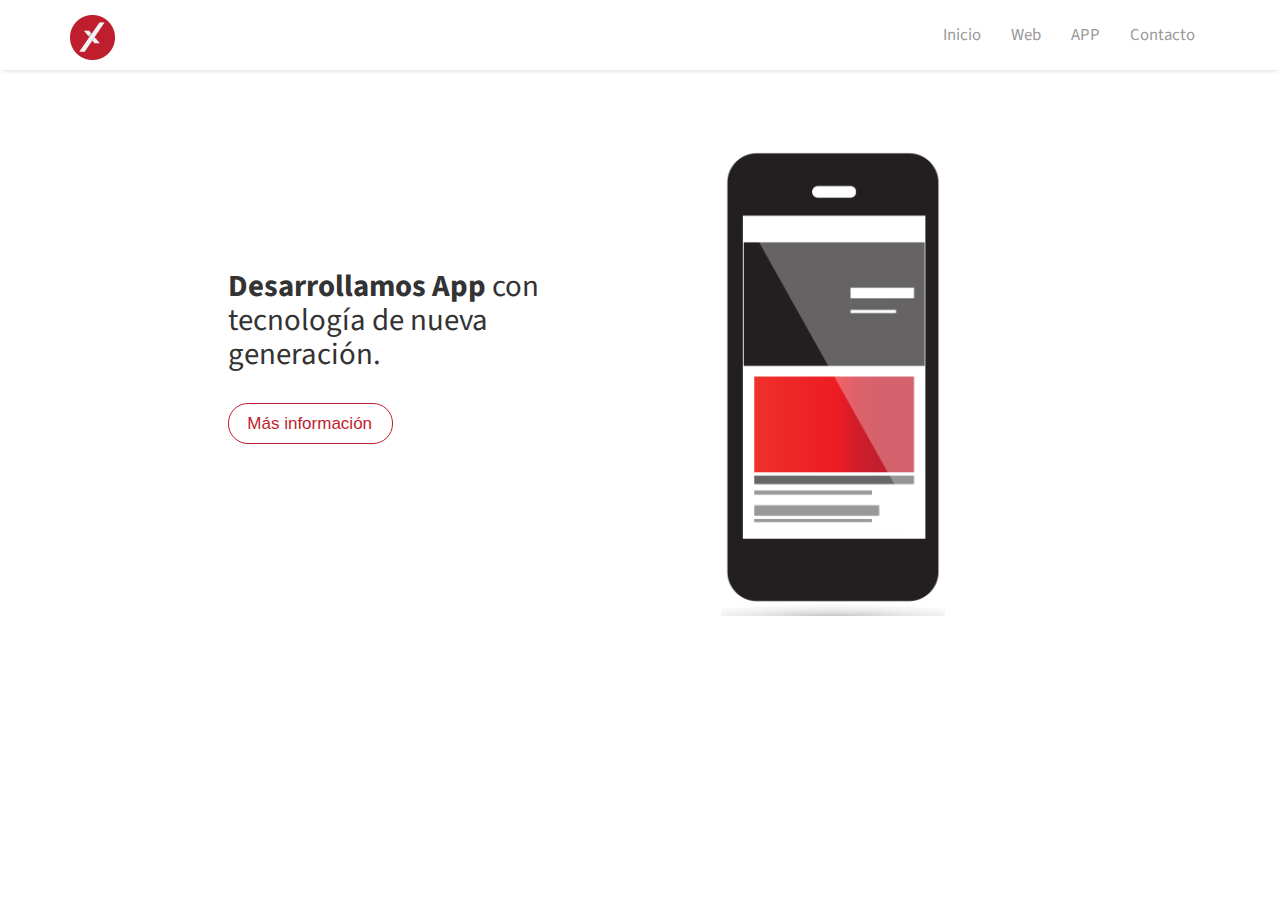
==== App.html @ 78668e9d "Cambios" ====
<!DOCTYPE html>
<html>

<head>
    <meta charset="utf-8">
    <meta name="viewport" content="width=device-width, initial-scale=1.0">
    <title>Landing Page</title>
    <link rel="stylesheet" href="assets/bootstrap/css/bootstrap.min.css">
    <link rel="stylesheet" href="assets/css/user.css">
    <link rel="stylesheet" href="assets/css/utilities/util.css">
    <link rel="stylesheet" href="assets/css/Google-Style-Login.css">
</head>

<body>
       <nav class="navbar navbar-max navbar-default ">
        <div class="container">
            <div class="navbar-header up">
                <a class="navbar-brand navbar-link" href="index.html">
                    <img src="assets/img/logoicon.png"></a>
                <button class="navbar-toggle collapsed" data-toggle="collapse" data-target="#navcol-1"><span class="sr-only">Toggle navigation</span><span class="icon-bar"></span><span class="icon-bar"></span><span class="icon-bar"></span></button>
            </div>
            <div class="collapse navbar-collapse" >
                <ul class="nav navbar-nav navbar-right">
                    <li class="menu" role="presentation"><a href="index.html">Inicio</a></li>
                    <li class="menu" role="presentation"><a href="Web.html">Web </a></li>
                    <li class="menu" role="presentation"><a href="App.html">APP</a></li>
                    <li class="menu" role="presentation"><a href="contact.html">Contacto </a></li>
                    
                </ul>
            </div>
        </div>
    </nav>
    <div clas="container">
        <div class="row flex-center">
            <div class="col-md-12 items">
                <div class="col-md-2"></div>
                 <div class="col-md-4">

                    <h2 class=" title-primary"> <span>Desarrollamos App</span> con <br>tecnología de nueva generación.</h2>
                    <div class="m-t-mx">
                         <a class="botonone " role="presentation" href="infoApp.html"> Más información</a>
                    </div>
                </div>
                
                <div class=" col-md-6">
                    <div class="col-md-1 "></div>
                     
                         <div class="col-md-5">
                            <img class="img-responsive margin-emer" src="assets/img/cel.png" alt="">                     
                     </div>
                 </div>

             </div>
         </div>
     </div>
       
    
    
    <script src="assets/js/jquery.min.js"></script>
    <script src="assets/bootstrap/js/bootstrap.min.js"></script>
</body>

</html>
---- assets/css/user.css ----
.navbar {
    margin-bottom: 0;
    border: none;
}

.navbar-brand .glyphicon {
    margin-right: 6px;
}
.title-primary2 {
    font-size: 1.9em;
}
.title-primary2 span {
    font-weight: bold;
}
.title-primary {
    font-size: 2.2em;
}

.title-primary span {
    font-weight: bold;
}

.title-tree{
    font-size: 20px;

}

.title-tree span{
     font-weight: bold;
     font-size: 30px;

}

.title-tree p{
    margin-top: 20px;
    margin-right: 20px;
    font-size: 15px;
}

.navbar-max{
    box-shadow: 0 2px 5px -2px rgba(0,0,0,.20);
    background-color: white !important;

}

.navbar li a{
    font-size: 1.2em;
}

.web-container {
    justify-content: space-around;
    align-items: center;
    height: calc(100vh - 70px);
}

.title-width{
        width: 50%;
}

.center-vh {
    height: calc(100vh - 70px);
    align-items: center;
}

.back{
    background-color: #bf1e2e;
    height: calc(100vh - 87px);
    
}

.back2{
    background-color: #939598;
    height: calc(100vh - 648px);
    border-top: 10px solid #bf1e2e;
    margin-top: 100px !important;
    border-top: 2px solid #654554 !important;
    
}

.back3{
       background-color: #939598;
    height: calc(100vh - 682px);
    margin-top: 61px !important;
    border-top: 2px solid #bf1e2e !important;
    
}
.letracontact{
    font-size: 54px;
    text-align: center;
    margin-top: 31px;
    font-weight: bold;
}
.letrasubcontact{
        text-align: center;
    font-weight: lighter;
    font-size: 30px;
    margin-bottom: 80px;
}
.cuadro{
    background-color: #bf1e2e;
    color: white;
    padding: 30px 50px;
    border: 2px solid #bf1e2e;
    border-radius: 25px;
    height: calc(100vh - 609px);
}
.cuadro{

}
.base{
    align-items: baseline;
}

.margin-emer{
    margin-top: 70px;
}

.m-t-mxx{
    margin-top: 70px;
}
.dialogo{
    font-size: 20px;
}
.items{
    display: flex;
    justify-content: center;
    align-items: center;
}

.letra{
     font-weight: bold;
}
.letratwo{
    color:white;
    margin-left: 10px;
}

.letratree{
    color:white;
    margin-left: 20px;
}
/* index */
@media (min-width:992px) {
    .hero .get-it {
        text-align: right;
        margin-top: 80px;
        padding-right: 30px;
    }
}

@media (max-width:992px) {
    .hero .get-it {
        text-align: center;
    }
}

@media (max-width:992px) {
    .hero .phone-preview {
        text-align: center;
    }
}

.hero .get-it h1,
.hero .get-it p {
    color: #28b62c;
    margin-bottom: 30px;
}

.hero .get-it .btn {
    margin-left: 35px;
    margin-bottom: 10px;
    text-shadow: none;
}

div.iphone-mockup {
    position: relative;
    max-width: 250px;
    margin: 20px;
    display: inline-block;
}



.icon-feature {
    text-align: center;
}

.icon-feature .glyphicon {
    font-size: 60px;
}

section.features {
    background-color: #45ba77;
    padding: 40px 0;
    color: #fff;
}

.features h2 {
    color: #fff;
}

.features .icon-features {
    margin-top: 15px;
}

.testimonials blockquote {
    text-align: center;
}

section.testimonials {
    ;
}

.site-footer {
    padding: 20px 0;
    text-align: center;
}

@media (min-width:768px) {
    .site-footer h5 {
        text-align: left;
    }
}

.site-footer h5 {
    color: inherit;
    font-size: 20px;
}

.site-footer .social-icons a:hover {
    opacity: 1;
}

.site-footer .social-icons a {
    display: inline-block;
    width: 32px;
    border: none;
    font-size: 20px;
    border-radius: 50%;
    margin: 4px;
    color: #fff;
    text-align: center;
    background-color: #798FA5;
    height: 32px;
    opacity: 0.8;
    line-height: 32px;
}

@media (min-width:768px) {
    .site-footer .social-icons {
        text-align: right;
    }
}

h1#Text1 {
    text-align: right;
    font-size: 65px !important;
    color: black;
    font-family: 'Roboto', sans-serif, bold;
}

.up {
    height: 70px !important;
}

.menu {
    margin-top: 10px !important;
}

.letterone {
    font-family: 'Roboto', sans-serif;
    color: black;
}

.wt {
    font-size: 20px !important;
}

.botonone {
    color: #bf1e2e;
    text-decoration: none !important;
    font-size: 17px;
    border: 1px solid #bf1e2e !important;
    padding: 10px 20px 10px 18px;
    border-radius: 20px;
    font-family: 'Roboto', sans-serif;
    margin-right: 25px !important;
}

.botonone:hover {
    background-color: #bf1e2e;
    color: white;
    }


.botontwo {
    color: #bf1e2e;
    text-decoration: none !important;
    font-size: 17px;
    border: 1px solid #bf1e2e !important;
    padding: 10px 30px;
    border-radius: 12px;
    font-family: 'Roboto', sans-serif;
    margin-top: 25px !important;
    background: white;
}

.botontwo:hover {
    background-color: #8f1622;
    color: white;
}

.login-carde {

    max-width: 350px;
    padding: 40px 40px;
    background-color: #fff !important;
    margin: 0 auto 25px !important;
    margin-top: 50px;
    border-radius: 25px;
    box-shadow: 0px 2px 2px rgba(0, 0, 0, 0.3);
}

.login-carde img {
    margin-bottom: 40px;
    width: 50%;
}

.margen{
  margin-bottom: 10px !important;
}

.margen2{
  margin-top: 20px !important;
}

/*Aca responsivo de texto inicio*/

@media (max-width: 400px){
    .get-it #Text1 {
        text-align: left;
    }
}

.imagenes{
    border: 1px solid #ccc;
}

.imagenes:hover{
    background-color: #bf1e2e !important;
    opacity: 0.7;
}
---- assets/css/utilities/util.css ----
/* FLEXBOX HELPER */ 
.flex-container {
    display: flex;
}

.flex-center {
    justify-content: center;
    align-items: center;
}

.f-column {
    flex-direction: column;
}
.flex-end{
    justify-content: flex-end;
}


/* MARGIN HELPER */
.m-sm {
    margin: 10px;
}
.m-t-sm {
    margin-top: 10px;
}

.m-r-sm {
    margin-right: 10px;
}

.m-l-sm {
    margin-left: 10px;
}

.m-b-sm {
    margin-bottom: 10px;
}

.m-md {
    margin: 20px;
}
.m-t-md {
    margin-top: 20px;
}

.m-r-md {
    margin-right: 20px;
}

.m-l-md {
    margin-left: 20px;
}

.m-b-md {
    margin-bottom: 20px;
}

.m-mx {
    margin: 40px;
}
.m-t-mx {
    margin-top: 40px;
}

.m-r-mx {
    margin-right: 40px;
}

.m-l-mx {
    margin-left: 40px;
}

.m-b-mx {
    margin-bottom: 40px;
}


/* WIDTH HELPER */

.w-50 {
    width: 50%;
}
---- assets/css/Google-Style-Login.css ----
.login-card{
  max-width:350px;
  padding:40px 40px;
  background-color:#F7F7F7;
  margin:0 auto 25px;
  margin-top:50px;
  border-radius:2px;
  box-shadow:0px 2px 2px rgba(0, 0, 0, 0.3);
}

.login-card .profile-img-card{
  width:120px;
  height:120px;
  margin:0 auto 0px;
  display:block;
  border-radius:2%;
}

.login-card .profile-name-card{
  font-size:16px;
  font-weight:bold;
  text-align:center;
  margin:10px 0 0;
  min-height:1em;
}

.login-card .reauth-email{
  display:block;
  background-color: #f44336;
  line-height:2;
  margin-bottom:10px;
  font-size:14px;
  text-align:center;
  overflow:hidden;
  text-overflow:ellipsis;
  white-space:nowrap;
  box-sizing:border-box;
}

.login-card .form-signin input[type=email], .login-card .form-signin input[type=password], .login-card .form-signin input[type=text], .login-card .form-signin button{
  height:44px;
  font-size:16px;
  width:100%;
  display:block;
  margin-bottom:10px;
  z-index:1;
  position:relative;
  box-sizing:border-box;
}

.login-card label{
  color:#000000;
}

.login-card .form-signin .form-control:focus{
  border-color:rgb(104, 145, 162);
  outline:0;
  -webkit-box-shadow:inset 0 1px 1px rgba(0,0,0,.075),0 0 8px rgb(104, 145, 162);
  box-shadow:inset 0 1px 1px rgba(0,0,0,.075),0 0 8px rgb(104, 145, 162);
}

.login-card .btn.btn-signin{
  font-weight:700;
  height:36px;
  line-height:36px;
  font-size:14px;
  background:rgb(52,156,35);
  border-radius:3px;
  border:none;
  transition:all 0.218s;
  padding:0;
}

.login-card .btn.btn-signin:hover, .login-card .btn.btn-signin:active, .login-card .btn.btn-signin:focus{
  background:rgb(12, 97, 33);
}

.login-card .forgot-password{
  color:rgb(104, 145, 162);
}

.login-card .forgot-password:hover, .login-card .forgot-password:active, .login-card .forgot-password:focus{
  color:rgb(12, 97, 33);
}
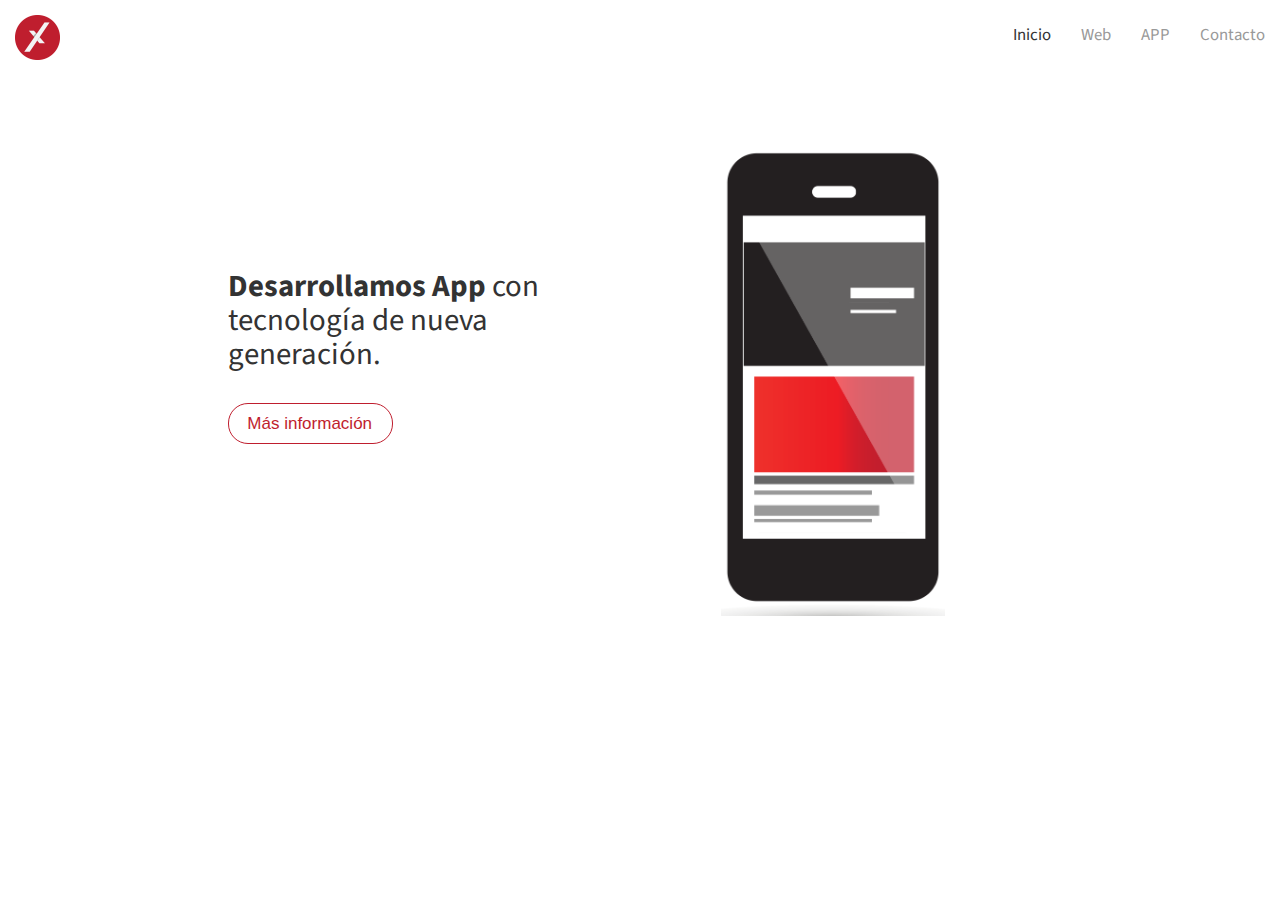
==== commit fb9e83fd: "menu responsive" ====
--- a/App.html
+++ b/App.html
@@ -12,20 +12,20 @@
 </head>
 
 <body>
-       <nav class="navbar navbar-max navbar-default ">
-        <div class="container">
+    <nav class="navbar navbar-inverse navbar-static-top ">
+        <div class="container-fluid">
             <div class="navbar-header up">
                 <a class="navbar-brand navbar-link" href="index.html">
                     <img src="assets/img/logoicon.png"></a>
-                <button class="navbar-toggle collapsed" data-toggle="collapse" data-target="#navcol-1"><span class="sr-only">Toggle navigation</span><span class="icon-bar"></span><span class="icon-bar"></span><span class="icon-bar"></span></button>
+                <button class="navbar-toggle collapsed" data-toggle="collapse" data-target="#navcol-1"><span class="sr-only">Toggle navigation</span><span class="icon-bar"></span><span class="icon-bar"></span><span class="icon-bar"><span class="icon-bar"></span></button>
             </div>
-            <div class="collapse navbar-collapse" >
+            <div class="collapse navbar-collapse" id="navcol-1">
                 <ul class="nav navbar-nav navbar-right">
-                    <li class="menu" role="presentation"><a href="index.html">Inicio</a></li>
+                    <li class=" active menu" role="presentation"><a href="index.html">Inicio</a></li>
                     <li class="menu" role="presentation"><a href="Web.html">Web </a></li>
                     <li class="menu" role="presentation"><a href="App.html">APP</a></li>
                     <li class="menu" role="presentation"><a href="contact.html">Contacto </a></li>
-                    
+
                 </ul>
             </div>
         </div>
@@ -34,28 +34,26 @@
         <div class="row flex-center">
             <div class="col-md-12 items">
                 <div class="col-md-2"></div>
-                 <div class="col-md-4">
+                <div class="col-md-4">
 
                     <h2 class=" title-primary"> <span>Desarrollamos App</span> con <br>tecnología de nueva generación.</h2>
                     <div class="m-t-mx">
-                         <a class="botonone " role="presentation" href="infoApp.html"> Más información</a>
+                        <a class="botonone " role="presentation" href="infoApp.html"> Más información</a>
                     </div>
                 </div>
-                
+
                 <div class=" col-md-6">
                     <div class="col-md-1 "></div>
-                     
-                         <div class="col-md-5">
-                            <img class="img-responsive margin-emer" src="assets/img/cel.png" alt="">                     
-                     </div>
-                 </div>
 
-             </div>
-         </div>
-     </div>
-       
-    
-    
+                    <div class="col-md-5">
+                        <img class="img-responsive margin-emer" src="assets/img/cel.png" alt="">
+                    </div>
+                </div>
+
+            </div>
+        </div>
+    </div>
+
     <script src="assets/js/jquery.min.js"></script>
     <script src="assets/bootstrap/js/bootstrap.min.js"></script>
 </body>
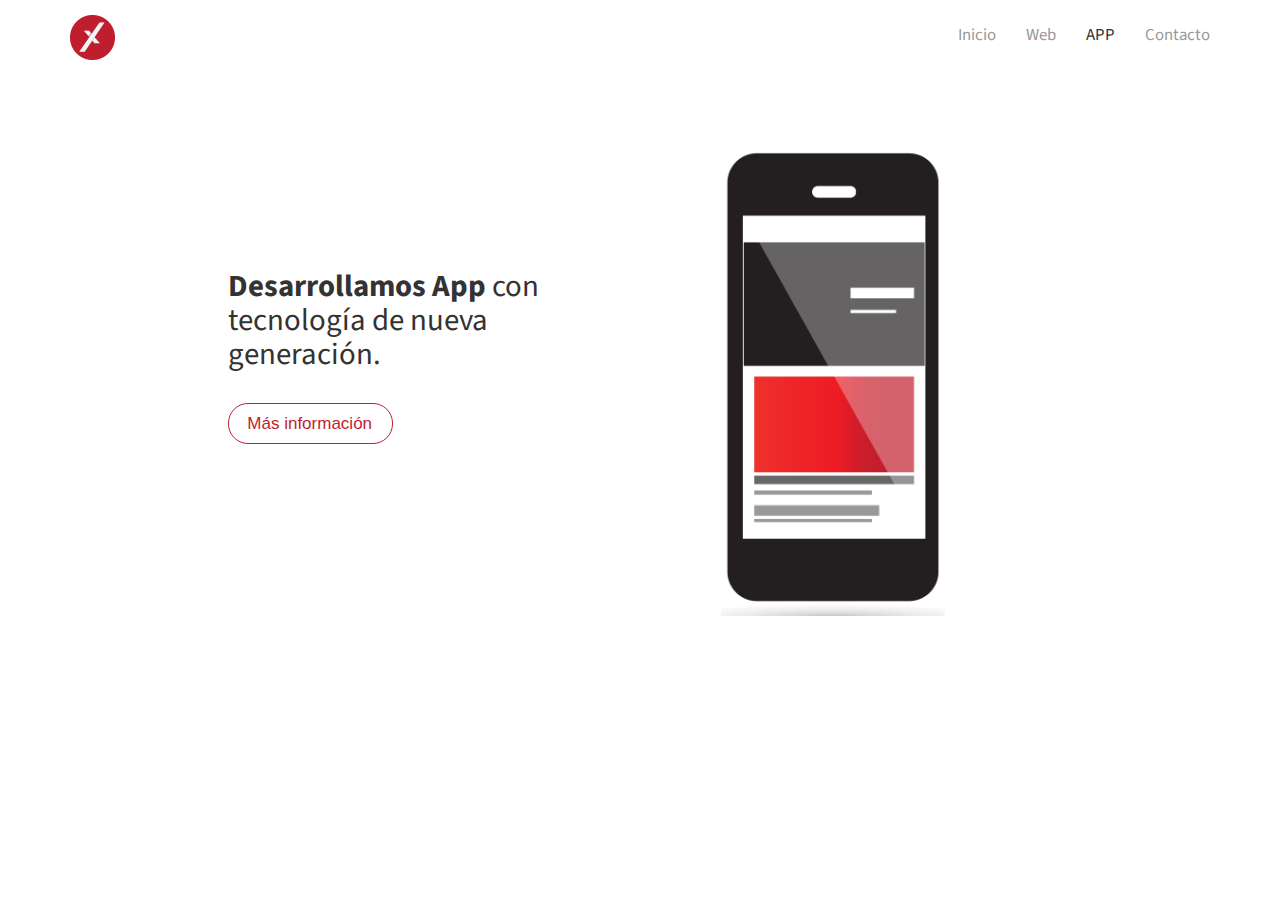
==== commit bbd4de91: "detalles del menu responsive" ====
--- a/App.html
+++ b/App.html
@@ -13,7 +13,7 @@
 
 <body>
     <nav class="navbar navbar-inverse navbar-static-top ">
-        <div class="container-fluid">
+        <div class="container">
             <div class="navbar-header up">
                 <a class="navbar-brand navbar-link" href="index.html">
                     <img src="assets/img/logoicon.png"></a>
@@ -21,9 +21,9 @@
             </div>
             <div class="collapse navbar-collapse" id="navcol-1">
                 <ul class="nav navbar-nav navbar-right">
-                    <li class=" active menu" role="presentation"><a href="index.html">Inicio</a></li>
+                    <li class="menu" role="presentation"><a href="index.html">Inicio</a></li>
                     <li class="menu" role="presentation"><a href="Web.html">Web </a></li>
-                    <li class="menu" role="presentation"><a href="App.html">APP</a></li>
+                    <li class="active menu" role="presentation"><a href="App.html">APP</a></li>
                     <li class="menu" role="presentation"><a href="contact.html">Contacto </a></li>
 
                 </ul>
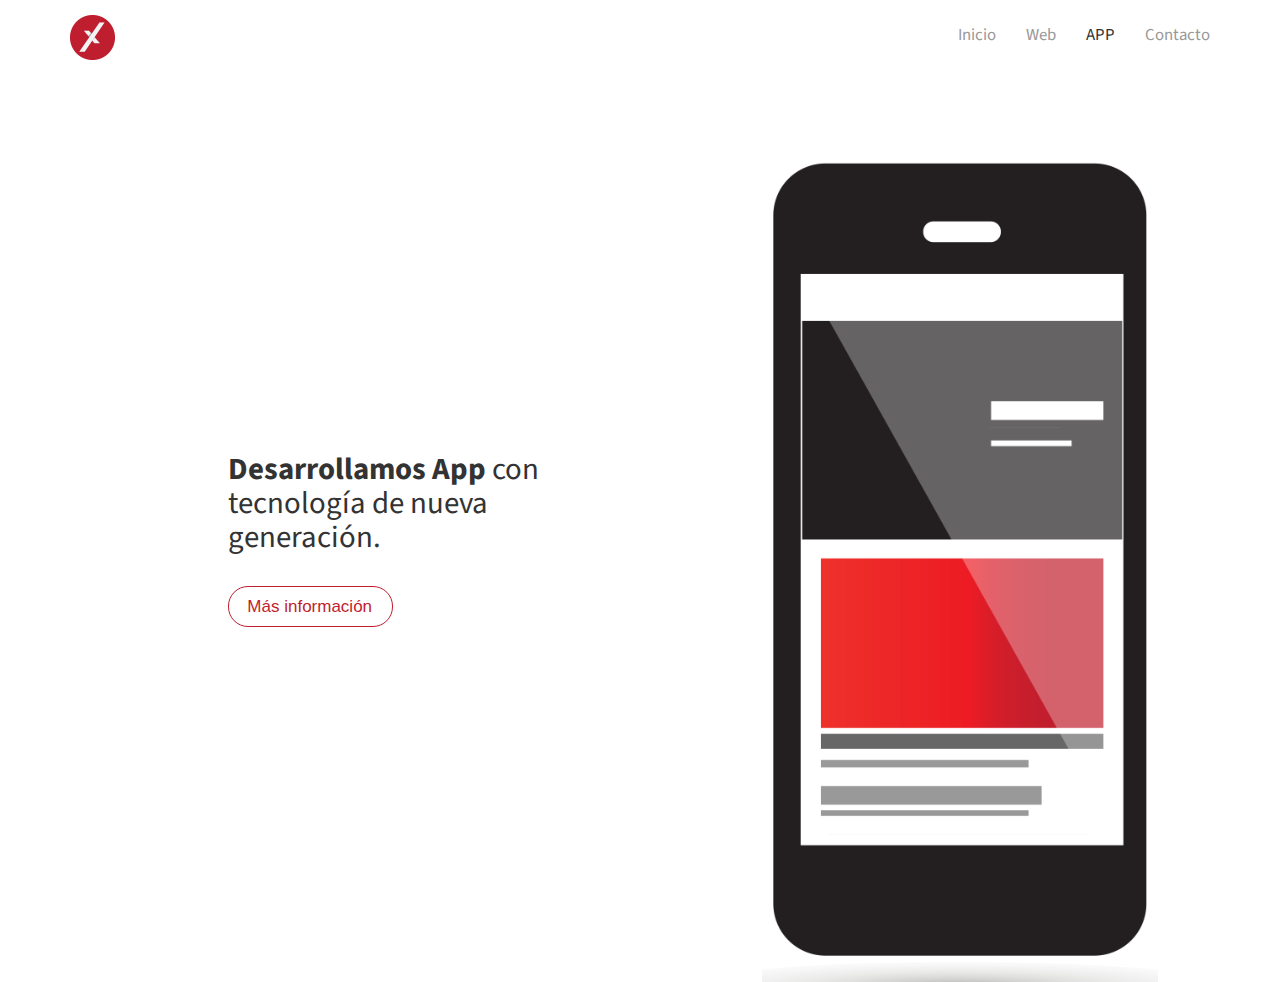
==== commit fcdb0335: "responsive web app index" ====
--- a/App.html
+++ b/App.html
@@ -30,29 +30,31 @@
             </div>
         </div>
     </nav>
-    <div clas="container">
-        <div class="row flex-center">
-            <div class="col-md-12 items">
+    <div clas="container app-container">
+        <div class="row">
+            <div class="col-md-12 items flex-center imgn-responsive">
                 <div class="col-md-2"></div>
                 <div class="col-md-4">
-
                     <h2 class=" title-primary"> <span>Desarrollamos App</span> con <br>tecnología de nueva generación.</h2>
-                    <div class="m-t-mx">
+                    <div class="m-t-mx btn-responsive">
                         <a class="botonone " role="presentation" href="infoApp.html"> Más información</a>
                     </div>
                 </div>
 
-                <div class=" col-md-6">
+                
                     <div class="col-md-1 "></div>
 
-                    <div class="col-md-5">
-                        <img class="img-responsive margin-emer" src="assets/img/cel.png" alt="">
+                    <div class="col-md-4">
+                        <img class="img-responsive margin-emer tam" src="assets/img/cel.png" alt="">
                     </div>
+
+                     <div class="col-md-1 "></div>
+
                 </div>
 
             </div>
         </div>
-    </div>
+    
 
     <script src="assets/js/jquery.min.js"></script>
     <script src="assets/bootstrap/js/bootstrap.min.js"></script>
--- a/assets/css/user.css
+++ b/assets/css/user.css
@@ -342,6 +342,33 @@
     }
 }
 
+@media (max-width: 767px){
+    .index-container .title-primary {
+        text-align: center;
+    }
+}
+@media (max-width: 991px){
+    .web-container .btn-responsive {
+        display: flex;
+        justify-content: center;
+    }
+}
+
+@media (max-width: 593px){
+    .imgn-responsive {
+        display: flex;
+        flex-direction: column-reverse;
+        margin-top: -57px;
+        font-size: 12px;
+
+
+    }
+
+    .btn-responsive {
+        display: flex;
+        justify-content: center;
+}
+
 .imagenes{
     border: 1px solid #ccc;
 }
@@ -349,4 +376,10 @@
 .imagenes:hover{
     background-color: #bf1e2e !important;
     opacity: 0.7;
-}+}
+
+.tam{
+    width: 250px;
+}
+
+    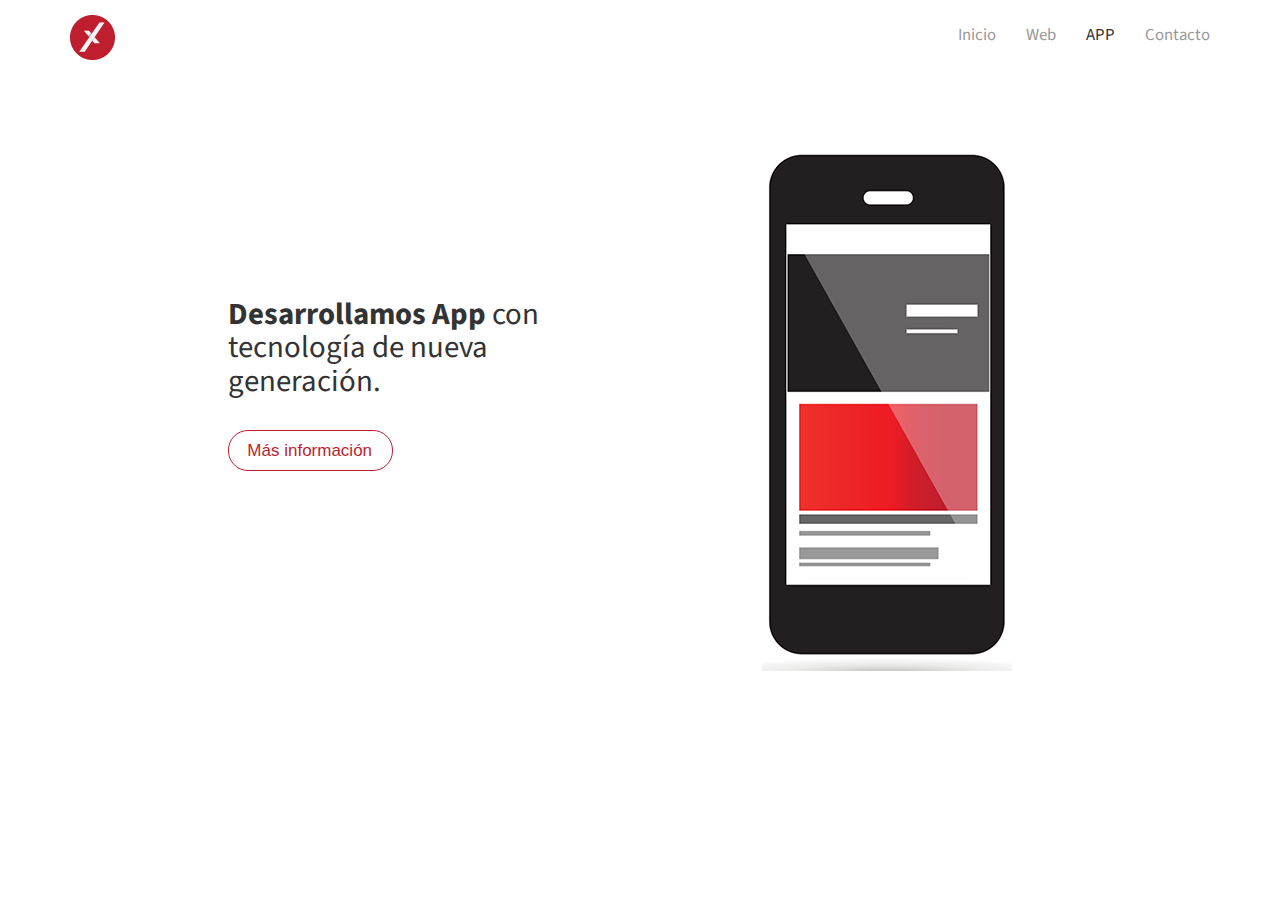
==== commit 5ee375df: "app arreglada" ====
--- a/App.html
+++ b/App.html
@@ -45,7 +45,7 @@
                     <div class="col-md-1 "></div>
 
                     <div class="col-md-4">
-                        <img class="img-responsive margin-emer tam" src="assets/img/cel.png" alt="">
+                        <img class="img-responsive margin-emer " src="assets/img/cel.png" alt="">
                     </div>
 
                      <div class="col-md-1 "></div>
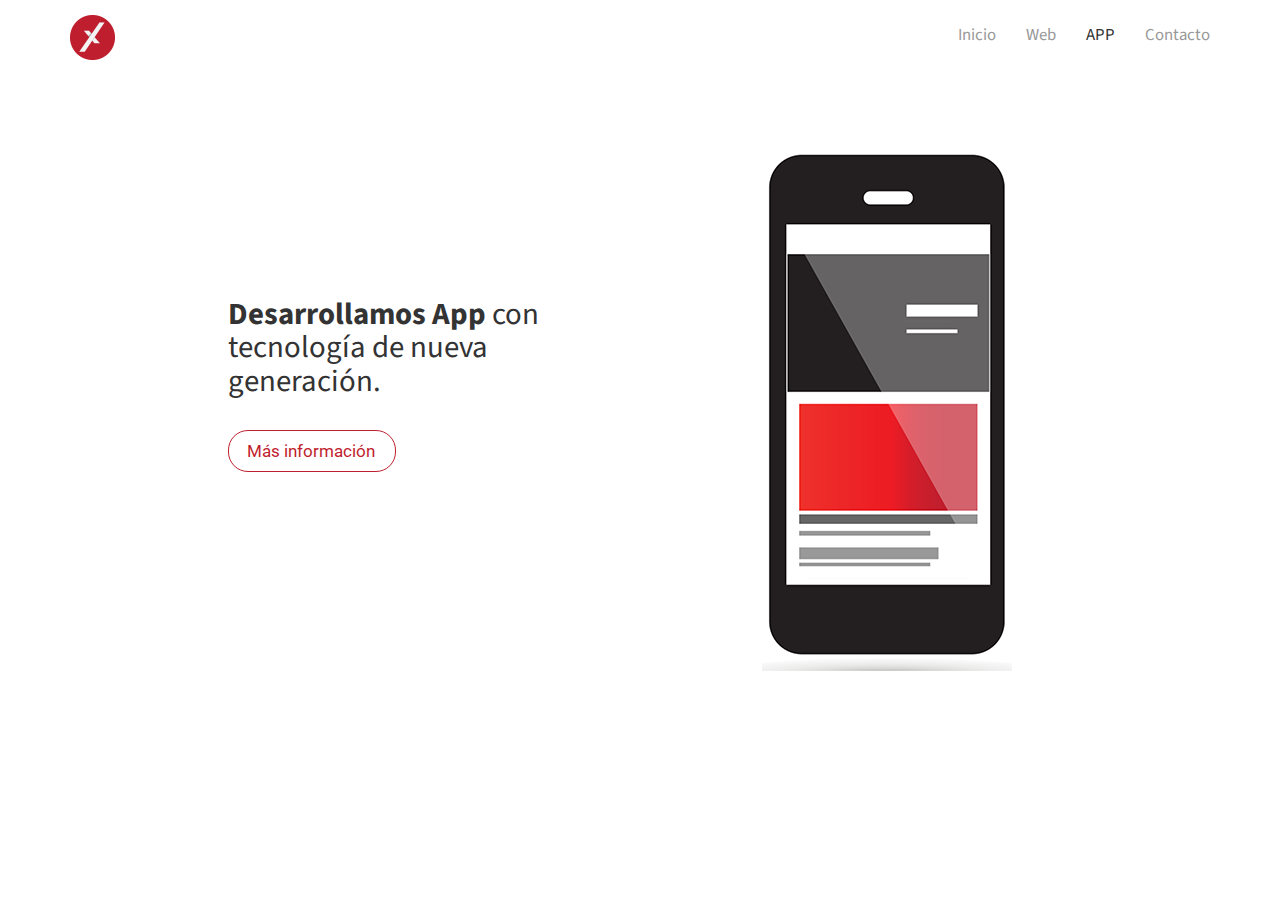
==== commit d4eacbcf: "wef" ====
--- a/App.html
+++ b/App.html
@@ -7,8 +7,10 @@
     <title>Landing Page</title>
     <link rel="stylesheet" href="assets/bootstrap/css/bootstrap.min.css">
     <link rel="stylesheet" href="assets/css/user.css">
+    <link rel="stylesheet" href="assets/css/Google-Style-Login.css">
     <link rel="stylesheet" href="assets/css/utilities/util.css">
-    <link rel="stylesheet" href="assets/css/Google-Style-Login.css">
+    <link href="https://fonts.googleapis.com/css?family=Roboto" rel="stylesheet">
+    <link rel="icon" href="/assets/img/favicon.ico" type="image/x-icon">
 </head>
 
 <body>
--- a/assets/css/user.css
+++ b/assets/css/user.css
@@ -78,8 +78,8 @@
 }
 
 .back3{
-       background-color: #939598;
-    height: calc(100vh - 682px);
+    background-color: #939598;
+    height: 250px;
     margin-top: 61px !important;
     border-top: 2px solid #bf1e2e !important;
     
@@ -99,11 +99,11 @@
 .cuadro{
     background-color: #bf1e2e;
     color: white;
-    padding: 30px 50px;
-    border: 2px solid #bf1e2e;
-    border-radius: 25px;
-    height: calc(100vh - 609px);
-}
+    /*padding: 30px 50px;*/
+    /*border: 2px solid #bf1e2e;*/
+    /*border-radius: 25px;*/
+/*    height: calc(100vh - 609px);
+*/}
 .cuadro{
 
 }
@@ -369,6 +369,16 @@
         justify-content: center;
 }
 
+@media (max-width: 991px){
+    .dentro-app {
+     display: flex;
+    justify-content: center;
+    align-items: center;
+    flex-direction: column;
+
+
+    }
+
 .imagenes{
     border: 1px solid #ccc;
 }
